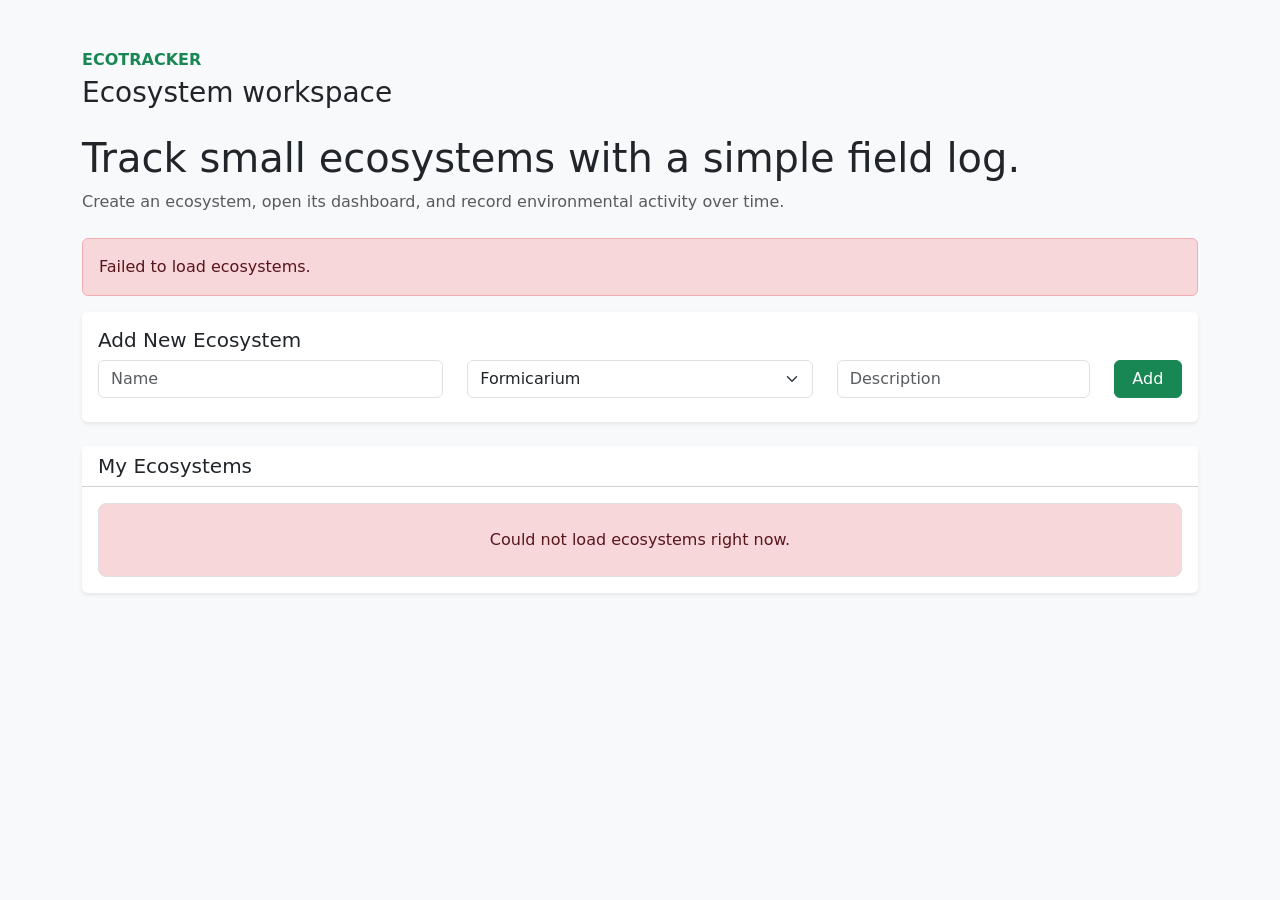
==== application/application/src/main/resources/static/index.html @ e1aabd08 "Initial commit" ====
<!DOCTYPE html>
<html lang="en">
<head>
    <meta charset="UTF-8">
    <meta name="viewport" content="width=device-width, initial-scale=1">
    <title>EcoTracker | Home</title>
    <link href="https://cdn.jsdelivr.net/npm/bootstrap@5.3.0/dist/css/bootstrap.min.css" rel="stylesheet">
</head>
<body class="bg-light">
<div class="container mt-5">
    <div class="d-flex justify-content-between align-items-center mb-4">
        <div>
            <p class="text-uppercase text-success fw-semibold mb-1">EcoTracker</p>
            <h1 class="h3 mb-0">Ecosystem workspace</h1>
        </div>
        <div id="auth-controls" class="d-none align-items-center gap-3">
            <span id="auth-user" class="text-muted small"></span>
            <a href="/profile" class="btn btn-outline-success btn-sm">My Profile</a>
            <form action="/logout" method="post" class="mb-0">
                <button type="submit" class="btn btn-outline-secondary btn-sm">Log out</button>
            </form>
        </div>
    </div>

    <div class="mb-4">
        <h1 class="mb-2">Track small ecosystems with a simple field log.</h1>
        <p class="text-muted mb-0">Create an ecosystem, open its dashboard, and record environmental activity over time.</p>
    </div>

    <div id="page-alert" class="alert d-none" role="alert"></div>

    <div class="card mb-4 shadow-sm border-0">
        <div class="card-body">
            <h5 class="card-title">Add New Ecosystem</h5>
            <form id="create-eco-form" onsubmit="submitEcosystem(event)">
                <div class="row">
                    <div class="col-md-4 mb-2">
                        <input type="text" class="form-control" id="eco-name" placeholder="Name" required>
                    </div>
                    <div class="col-md-4 mb-2">
                        <select class="form-select" id="eco-type" required>
                            <option value="FORMICARIUM">Formicarium</option>
                            <option value="FLORARIUM">Florarium</option>
                            <option value="INDOOR_PLANTS">Indoor Plants</option>
                            <option value="DIY_INCUBATOR">DIY Incubator</option>
                        </select>
                    </div>
                    <div class="col-md-3 mb-2">
                        <input type="text" class="form-control" id="eco-desc" placeholder="Description">
                    </div>
                    <div class="col-md-1 mb-2">
                        <button type="submit" class="btn btn-success w-100">Add</button>
                    </div>
                </div>
            </form>
        </div>
    </div>

    <div class="row">
        <div class="col-md-12">
            <div class="card shadow-sm border-0">
                <div class="card-header bg-white">
                    <h5 class="mb-0">My Ecosystems</h5>
                </div>
                <div class="card-body">
                    <div id="ecosystems-container" class="row">
                        <div class="text-muted">Loading ecosystems...</div>
                    </div>
                </div>
            </div>
        </div>
    </div>
</div>

<script>
    window.onload = async () => {
        await loadAuthStatus();
        await loadEcosystems();
    };

    async function loadAuthStatus() {
        try {
            const response = await fetch('/api/v1/auth/status');
            if (!response.ok) {
                return;
            }

            const status = await response.json();
            if (!status.enabled || !status.authenticated) {
                return;
            }

            const controls = document.getElementById('auth-controls');
            controls.classList.remove('d-none');
            controls.classList.add('d-flex');
            document.getElementById('auth-user').textContent = `Signed in as ${status.displayName || status.username}`;
        } catch (error) {
            console.error(error);
        }
    }

    async function loadEcosystems() {
        const container = document.getElementById('ecosystems-container');
        container.innerHTML = '<div class="text-muted">Loading ecosystems...</div>';

        try {
            const response = await fetch('/api/v1/ecosystems');
            if (!response.ok) {
                throw new Error('Failed to load ecosystems.');
            }

            const ecosystems = await response.json();
            hideAlert();

            if (ecosystems.length === 0) {
                container.innerHTML = `
                    <div class="col-12">
                        <div class="border rounded-3 p-4 text-center bg-light-subtle">
                            <h6 class="mb-2">No ecosystems yet</h6>
                            <p class="text-muted mb-0">Create your first ecosystem above to start tracking observations.</p>
                        </div>
                    </div>
                `;
                return;
            }

            container.innerHTML = ecosystems.map(eco => `
                <div class="col-md-4 mb-3">
                    <div class="card h-100 border-success shadow-sm">
                        <div class="card-body">
                            <h5 class="card-title">${escapeHtml(eco.name)}</h5>
                            <h6 class="card-subtitle mb-2 text-muted">${escapeHtml(eco.type)}</h6>
                            <p class="card-text text-muted small mb-0">${escapeHtml(eco.description || 'No description provided yet.')}</p>
                        </div>
                        <div class="card-footer bg-transparent border-top-0">
                            <a href="ecosystem.html?id=${eco.id}" class="btn btn-outline-success w-100">Open Dashboard</a>
                        </div>
                    </div>
                </div>
            `).join('');
        } catch (error) {
            container.innerHTML = `
                <div class="col-12">
                    <div class="border rounded-3 p-4 text-center bg-danger-subtle text-danger-emphasis">
                        Could not load ecosystems right now.
                    </div>
                </div>
            `;
            showAlert(error.message || 'Something went wrong while loading ecosystems.', 'danger');
        }
    }

    async function submitEcosystem(event) {
        event.preventDefault();
        const submitButton = event.submitter;
        const data = {
            name: document.getElementById('eco-name').value,
            type: document.getElementById('eco-type').value,
            description: document.getElementById('eco-desc').value
        };

        submitButton.disabled = true;

        try {
            const response = await fetch('/api/v1/ecosystems', {
                method: 'POST',
                headers: { 'Content-Type': 'application/json' },
                body: JSON.stringify(data)
            });

            if (!response.ok) {
                const error = await response.json().catch(() => null);
                throw new Error(error?.message || 'Failed to create ecosystem.');
            }

            document.getElementById('create-eco-form').reset();
            showAlert('Ecosystem created successfully.', 'success');
            await loadEcosystems();
        } catch (error) {
            showAlert(error.message || 'Failed to create ecosystem.', 'danger');
        } finally {
            submitButton.disabled = false;
        }
    }

    function showAlert(message, type) {
        const alert = document.getElementById('page-alert');
        alert.className = `alert alert-${type}`;
        alert.textContent = message;
    }

    function hideAlert() {
        const alert = document.getElementById('page-alert');
        alert.className = 'alert d-none';
        alert.textContent = '';
    }

    function escapeHtml(value) {
        return String(value)
            .replaceAll('&', '&amp;')
            .replaceAll('<', '&lt;')
            .replaceAll('>', '&gt;')
            .replaceAll('"', '&quot;')
            .replaceAll("'", '&#39;');
    }
</script>
</body>
</html>
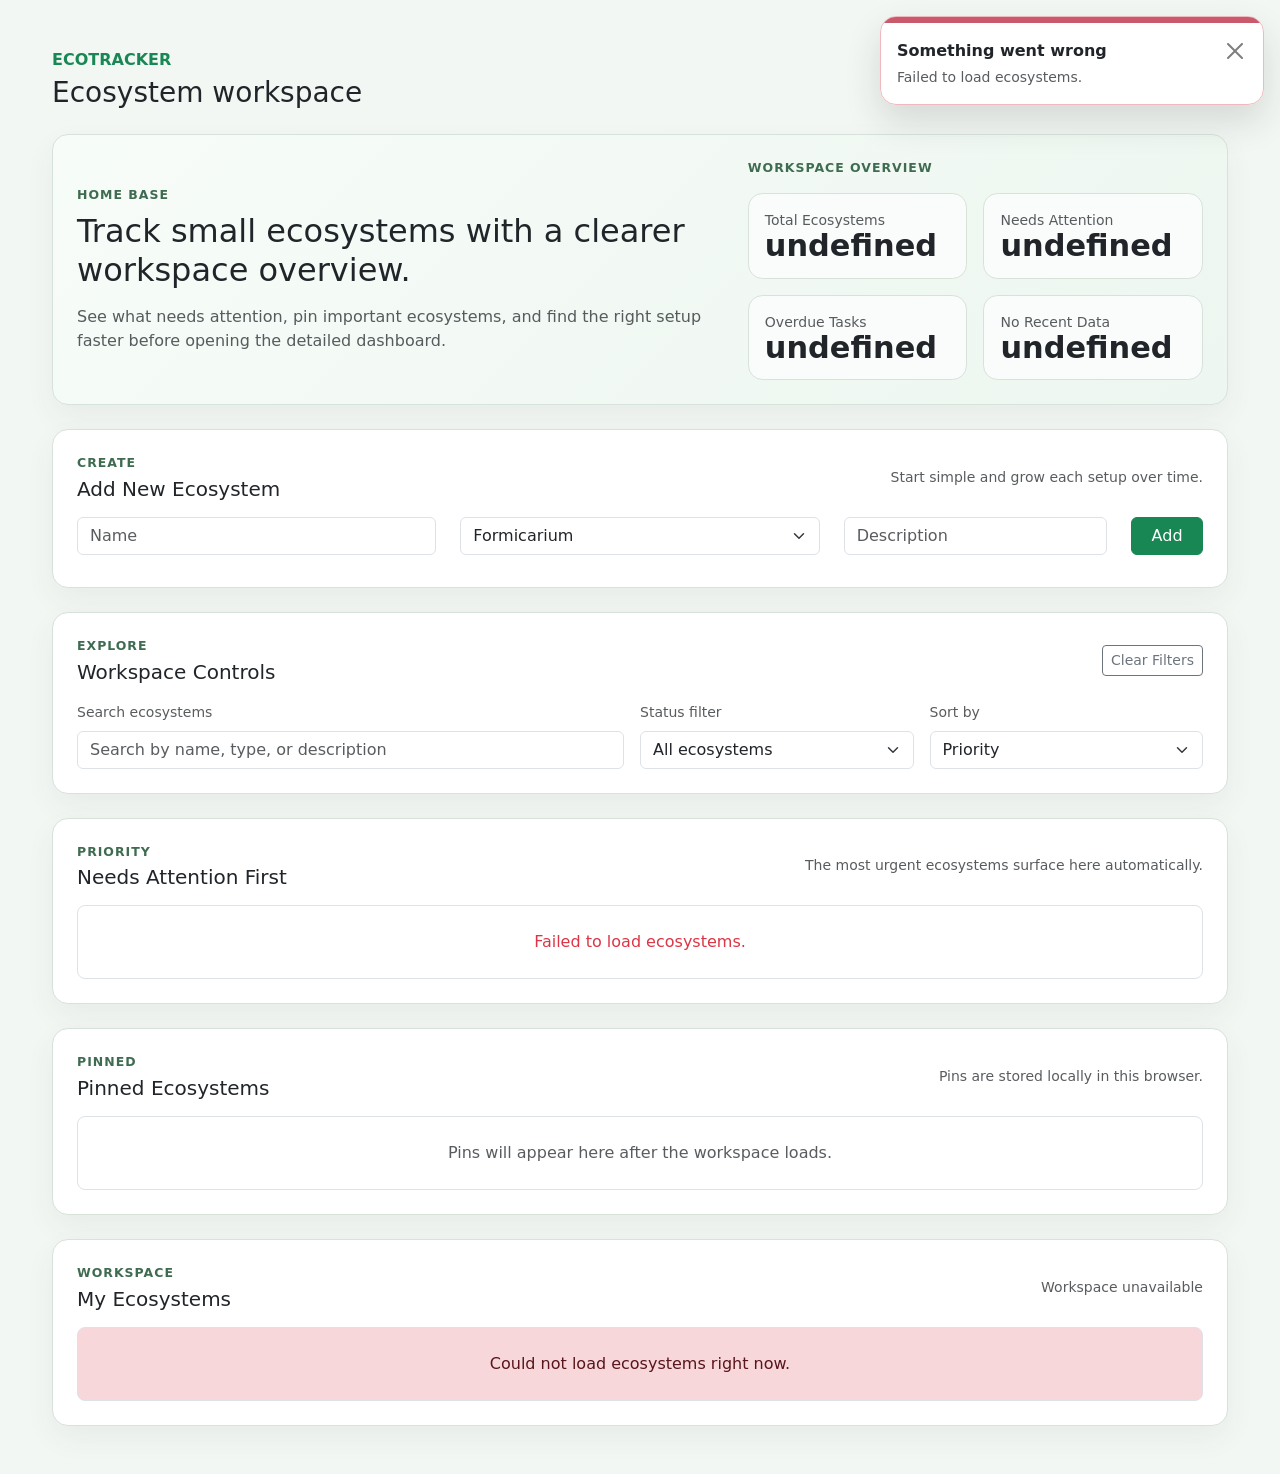
==== commit c24e1bed: "update" ====
--- a/application/application/src/main/resources/static/index.html
+++ b/application/application/src/main/resources/static/index.html
@@ -4,11 +4,53 @@
     <meta charset="UTF-8">
     <meta name="viewport" content="width=device-width, initial-scale=1">
     <title>EcoTracker | Home</title>
+    <link rel="icon" href="/favicon.svg" type="image/svg+xml">
     <link href="https://cdn.jsdelivr.net/npm/bootstrap@5.3.0/dist/css/bootstrap.min.css" rel="stylesheet">
+    <style>
+        body { background: #f3f7f4; }
+        body.modal-open { overflow: hidden; }
+        .shell { max-width: 1200px; }
+        .panel, .eco-card { border: 1px solid #d7e2da; border-radius: 1rem; background: #fff; box-shadow: 0 12px 30px rgba(34, 68, 48, 0.06); }
+        .hero { background: linear-gradient(135deg, #f7fcf8, #edf6f0); }
+        .metric { border: 1px solid #d7e2da; border-radius: .9rem; background: #f9fcfa; }
+        .metric-value { font-size: 1.9rem; line-height: 1; }
+        .section-label { font-size: .78rem; text-transform: uppercase; letter-spacing: .08em; color: #3f6c51; font-weight: 700; }
+        .toolbar-grid { display: grid; grid-template-columns: 2fr 1fr 1fr; gap: 1rem; }
+        .status-pill { display: inline-flex; border-radius: 999px; padding: .25rem .65rem; font-size: .72rem; font-weight: 700; }
+        .status-stable { background: #e5f5eb; color: #236344; }
+        .status-warning { background: #fff3d7; color: #8a6116; }
+        .status-neutral { background: #edf2ef; color: #53615c; }
+        .eco-card.pinned { border-color: #cadba1; background: #f7fbef; }
+        .mini-metrics { display: grid; grid-template-columns: repeat(2, minmax(0, 1fr)); gap: .75rem; }
+        .mini-metric { border: 1px solid #d7e2da; border-radius: .8rem; padding: .7rem .8rem; background: #f8fbf9; }
+        .mini-label { color: #65716c; font-size: .78rem; }
+        .mini-value { font-weight: 700; color: #264c37; }
+        .freshness-note { font-size: .82rem; }
+        .freshness-fresh { color: #236344; }
+        .freshness-stale { color: #8a6116; }
+        .freshness-empty { color: #65716c; }
+        .overlay { position: fixed; inset: 0; background: rgba(22, 39, 28, 0.45); display: none; align-items: center; justify-content: center; padding: 1rem; z-index: 1050; }
+        .overlay.show { display: flex; }
+        .dialog-card { width: min(100%, 560px); border: 1px solid #d7e2da; border-radius: 1rem; background: #fff; box-shadow: 0 18px 45px rgba(18, 38, 27, 0.18); }
+        .dialog-section { display: none; }
+        .dialog-section.show { display: block; }
+        .toast-stack { position: fixed; top: 1rem; right: 1rem; z-index: 1090; display: flex; flex-direction: column; gap: .75rem; width: min(24rem, calc(100vw - 2rem)); pointer-events: none; }
+        .toast-card { pointer-events: auto; border: 1px solid #d7e2da; border-radius: 1rem; background: rgba(255,255,255,.97); box-shadow: 0 16px 36px rgba(18, 38, 27, 0.14); overflow: hidden; }
+        .toast-bar { height: .35rem; }
+        .toast-success { border-color: #bfdfcb; }
+        .toast-success .toast-bar { background: #2f8b60; }
+        .toast-danger { border-color: #efb9bf; }
+        .toast-danger .toast-bar { background: #c95a6b; }
+        .toast-info { border-color: #c7d7e9; }
+        .toast-info .toast-bar { background: #537da4; }
+        .toast-warning { border-color: #efd79a; }
+        .toast-warning .toast-bar { background: #d09a2f; }
+        @media (max-width: 991.98px) { .toolbar-grid { grid-template-columns: 1fr; } }
+    </style>
 </head>
-<body class="bg-light">
-<div class="container mt-5">
-    <div class="d-flex justify-content-between align-items-center mb-4">
+<body>
+<div class="container shell py-5">
+    <div class="d-flex justify-content-between align-items-center mb-4 gap-3 flex-wrap">
         <div>
             <p class="text-uppercase text-success fw-semibold mb-1">EcoTracker</p>
             <h1 class="h3 mb-0">Ecosystem workspace</h1>
@@ -22,74 +64,229 @@
         </div>
     </div>
 
-    <div class="mb-4">
-        <h1 class="mb-2">Track small ecosystems with a simple field log.</h1>
-        <p class="text-muted mb-0">Create an ecosystem, open its dashboard, and record environmental activity over time.</p>
-    </div>
-
-    <div id="page-alert" class="alert d-none" role="alert"></div>
-
-    <div class="card mb-4 shadow-sm border-0">
-        <div class="card-body">
-            <h5 class="card-title">Add New Ecosystem</h5>
-            <form id="create-eco-form" onsubmit="submitEcosystem(event)">
-                <div class="row">
-                    <div class="col-md-4 mb-2">
-                        <input type="text" class="form-control" id="eco-name" placeholder="Name" required>
-                    </div>
-                    <div class="col-md-4 mb-2">
-                        <select class="form-select" id="eco-type" required>
-                            <option value="FORMICARIUM">Formicarium</option>
-                            <option value="FLORARIUM">Florarium</option>
-                            <option value="INDOOR_PLANTS">Indoor Plants</option>
-                            <option value="DIY_INCUBATOR">DIY Incubator</option>
+    <section class="panel hero p-4 mb-4">
+        <div class="row g-4 align-items-center">
+            <div class="col-lg-7">
+                <p class="section-label mb-2">Home Base</p>
+                <h2 class="h1 fs-2 mb-3">Track small ecosystems with a clearer workspace overview.</h2>
+                <p class="text-muted mb-0">See what needs attention, pin important ecosystems, and find the right setup faster before opening the detailed dashboard.</p>
+            </div>
+            <div class="col-lg-5">
+                <p class="section-label mb-3">Workspace Overview</p>
+                <div id="overview-metrics" class="row g-3">
+                    <div class="col-6"><div class="metric p-3"><div class="text-muted small">Total Ecosystems</div><div class="metric-value fw-semibold">--</div></div></div>
+                    <div class="col-6"><div class="metric p-3"><div class="text-muted small">Needs Attention</div><div class="metric-value fw-semibold">--</div></div></div>
+                    <div class="col-6"><div class="metric p-3"><div class="text-muted small">Overdue Tasks</div><div class="metric-value fw-semibold">--</div></div></div>
+                    <div class="col-6"><div class="metric p-3"><div class="text-muted small">No Recent Data</div><div class="metric-value fw-semibold">--</div></div></div>
+                </div>
+            </div>
+        </div>
+    </section>
+
+    <section class="panel p-4 mb-4">
+        <div class="d-flex justify-content-between align-items-center mb-3 gap-3 flex-wrap">
+            <div>
+                <p class="section-label mb-1">Create</p>
+                <h3 class="h5 mb-0">Add New Ecosystem</h3>
+            </div>
+            <div class="text-muted small">Start simple and grow each setup over time.</div>
+        </div>
+        <form id="create-eco-form" onsubmit="submitEcosystem(event)">
+            <div class="row">
+                <div class="col-md-4 mb-2"><input type="text" class="form-control" id="eco-name" placeholder="Name" required></div>
+                <div class="col-md-4 mb-2">
+                    <select class="form-select" id="eco-type" required>
+                        <option value="FORMICARIUM">Formicarium</option>
+                        <option value="FLORARIUM">Florarium</option>
+                        <option value="INDOOR_PLANTS">Indoor Plants</option>
+                        <option value="DIY_INCUBATOR">DIY Incubator</option>
+                    </select>
+                </div>
+                <div class="col-md-3 mb-2"><input type="text" class="form-control" id="eco-desc" placeholder="Description"></div>
+                <div class="col-md-1 mb-2"><button type="submit" class="btn btn-success w-100">Add</button></div>
+            </div>
+        </form>
+    </section>
+
+    <section class="panel p-4 mb-4">
+        <div class="d-flex justify-content-between align-items-center mb-3 gap-3 flex-wrap">
+            <div>
+                <p class="section-label mb-1">Explore</p>
+                <h3 class="h5 mb-0">Workspace Controls</h3>
+            </div>
+            <button type="button" class="btn btn-outline-secondary btn-sm" onclick="clearWorkspaceControls()">Clear Filters</button>
+        </div>
+        <div class="toolbar-grid">
+            <div>
+                <label class="form-label small text-muted" for="search-input">Search ecosystems</label>
+                <input id="search-input" type="search" class="form-control" placeholder="Search by name, type, or description" oninput="scheduleWorkspaceReload()">
+            </div>
+            <div>
+                <label class="form-label small text-muted" for="status-filter">Status filter</label>
+                <select id="status-filter" class="form-select" onchange="loadWorkspace()">
+                    <option value="ALL">All ecosystems</option>
+                    <option value="NEEDS_ATTENTION">Needs Attention</option>
+                    <option value="STABLE">Stable</option>
+                    <option value="NO_RECENT_DATA">No Recent Data</option>
+                    <option value="OVERDUE">Has Overdue Tasks</option>
+                </select>
+            </div>
+            <div>
+                <label class="form-label small text-muted" for="sort-select">Sort by</label>
+                <select id="sort-select" class="form-select" onchange="loadWorkspace()">
+                    <option value="PRIORITY">Priority</option>
+                    <option value="LAST_ACTIVITY">Last Activity</option>
+                    <option value="NAME">Name</option>
+                    <option value="NEWEST">Newest</option>
+                </select>
+            </div>
+        </div>
+    </section>
+
+    <section class="panel p-4 mb-4">
+        <div class="d-flex justify-content-between align-items-center mb-3 gap-3 flex-wrap">
+            <div>
+                <p class="section-label mb-1">Priority</p>
+                <h3 class="h5 mb-0">Needs Attention First</h3>
+            </div>
+            <div class="text-muted small">The most urgent ecosystems surface here automatically.</div>
+        </div>
+        <div id="priority-container" class="row g-3">
+            <div class="col-12"><div class="border rounded-3 p-4 text-center text-muted">Loading priority ecosystems...</div></div>
+        </div>
+    </section>
+
+    <section class="panel p-4 mb-4">
+        <div class="d-flex justify-content-between align-items-center mb-3 gap-3 flex-wrap">
+            <div>
+                <p class="section-label mb-1">Pinned</p>
+                <h3 class="h5 mb-0">Pinned Ecosystems</h3>
+            </div>
+            <div class="text-muted small">Pins are stored locally in this browser.</div>
+        </div>
+        <div id="pinned-container" class="row g-3">
+            <div class="col-12"><div class="border rounded-3 p-4 text-center text-muted">No pinned ecosystems yet.</div></div>
+        </div>
+    </section>
+
+    <section class="panel p-4">
+        <div class="d-flex justify-content-between align-items-center mb-3 gap-3 flex-wrap">
+            <div>
+                <p class="section-label mb-1">Workspace</p>
+                <h3 class="h5 mb-0">My Ecosystems</h3>
+            </div>
+            <div id="workspace-results" class="text-muted small">Loading ecosystems...</div>
+        </div>
+        <div id="ecosystems-container" class="row g-3">
+            <div class="col-12"><div class="border rounded-3 p-4 text-center text-muted">Loading ecosystems...</div></div>
+        </div>
+        <div id="workspace-pagination" class="d-flex justify-content-center mt-4 d-none">
+            <button id="load-more-button" type="button" class="btn btn-outline-success" onclick="loadMoreWorkspaceCards()">Load More</button>
+        </div>
+    </section>
+</div>
+
+<div id="toast-stack" class="toast-stack" aria-live="polite" aria-atomic="true"></div>
+
+<div id="quick-action-overlay" class="overlay" onclick="handleOverlayClick(event)">
+    <div class="dialog-card" role="dialog" aria-modal="true" aria-labelledby="quick-action-title">
+        <div class="p-4 border-bottom">
+            <div class="d-flex justify-content-between align-items-start gap-3">
+                <div>
+                    <p class="section-label mb-1">Quick Action</p>
+                    <h3 id="quick-action-title" class="h5 mb-1">Update ecosystem</h3>
+                    <div id="quick-action-subtitle" class="text-muted small">Create a quick log or task without leaving the workspace.</div>
+                </div>
+                <button type="button" class="btn-close" aria-label="Close" onclick="closeQuickActionModal()"></button>
+            </div>
+        </div>
+        <div class="p-4">
+            <div id="quick-action-error" class="alert alert-danger d-none py-2" role="alert"></div>
+
+            <form id="quick-log-form" class="dialog-section" onsubmit="submitQuickLog(event)">
+                <div class="row g-3">
+                    <div class="col-md-4">
+                        <label class="form-label small text-muted" for="quick-log-event">Event type</label>
+                        <select id="quick-log-event" class="form-select" required>
+                            <option value="OBSERVATION">Observation</option>
+                            <option value="WATERING">Watering</option>
+                            <option value="FEEDING">Feeding</option>
                         </select>
                     </div>
-                    <div class="col-md-3 mb-2">
-                        <input type="text" class="form-control" id="eco-desc" placeholder="Description">
-                    </div>
-                    <div class="col-md-1 mb-2">
-                        <button type="submit" class="btn btn-success w-100">Add</button>
+                    <div class="col-md-4">
+                        <label class="form-label small text-muted" for="quick-log-temp">Temperature C</label>
+                        <input id="quick-log-temp" type="number" step="0.1" class="form-control" placeholder="Optional">
+                    </div>
+                    <div class="col-md-4">
+                        <label class="form-label small text-muted" for="quick-log-humidity">Humidity %</label>
+                        <input id="quick-log-humidity" type="number" step="1" min="0" max="100" class="form-control" placeholder="Optional">
+                    </div>
+                    <div class="col-12">
+                        <label class="form-label small text-muted" for="quick-log-notes">Notes</label>
+                        <textarea id="quick-log-notes" class="form-control" rows="3" placeholder="What changed or what did you observe?"></textarea>
+                    </div>
+                    <div class="col-12 d-flex justify-content-end gap-2">
+                        <button type="button" class="btn btn-outline-secondary" onclick="closeQuickActionModal()">Cancel</button>
+                        <button type="submit" class="btn btn-success">Save Log</button>
                     </div>
                 </div>
             </form>
-        </div>
-    </div>
-
-    <div class="row">
-        <div class="col-md-12">
-            <div class="card shadow-sm border-0">
-                <div class="card-header bg-white">
-                    <h5 class="mb-0">My Ecosystems</h5>
+
+            <form id="quick-task-form" class="dialog-section" onsubmit="submitQuickTask(event)">
+                <div class="row g-3">
+                    <div class="col-12">
+                        <label class="form-label small text-muted" for="quick-task-title">Task title</label>
+                        <input id="quick-task-title" type="text" class="form-control" maxlength="120" placeholder="Inspect moisture balance" required>
+                    </div>
+                    <div class="col-md-6">
+                        <label class="form-label small text-muted" for="quick-task-type">Task type</label>
+                        <select id="quick-task-type" class="form-select" required>
+                            <option value="WATERING">Watering</option>
+                            <option value="FEEDING">Feeding</option>
+                            <option value="CLEANING">Cleaning</option>
+                            <option value="INSPECTION">Inspection</option>
+                        </select>
+                    </div>
+                    <div class="col-md-6">
+                        <label class="form-label small text-muted" for="quick-task-due-date">Due date</label>
+                        <input id="quick-task-due-date" type="date" class="form-control">
+                    </div>
+                    <div class="col-12 d-flex justify-content-end gap-2">
+                        <button type="button" class="btn btn-outline-secondary" onclick="closeQuickActionModal()">Cancel</button>
+                        <button type="submit" class="btn btn-success">Create Task</button>
+                    </div>
                 </div>
-                <div class="card-body">
-                    <div id="ecosystems-container" class="row">
-                        <div class="text-muted">Loading ecosystems...</div>
-                    </div>
-                </div>
-            </div>
+            </form>
         </div>
     </div>
 </div>
 
 <script>
+    const PIN_STORAGE_KEY = 'ecoTracker.pinnedEcosystems';
+    let ecosystemCards = [];
+    let toastCounter = 0;
+    let workspaceReloadTimer = null;
+    let currentWorkspacePage = 0;
+    let totalWorkspaceCards = 0;
+    let workspaceHasNext = false;
+    const workspacePageSize = 9;
+    let quickActionState = {
+        ecosystemId: null,
+        ecosystemName: '',
+        mode: null
+    };
+
     window.onload = async () => {
         await loadAuthStatus();
-        await loadEcosystems();
+        await loadWorkspace();
     };
 
     async function loadAuthStatus() {
         try {
             const response = await fetch('/api/v1/auth/status');
-            if (!response.ok) {
-                return;
-            }
-
+            if (!response.ok) return;
             const status = await response.json();
-            if (!status.enabled || !status.authenticated) {
-                return;
-            }
-
+            if (!status.enabled || !status.authenticated) return;
             const controls = document.getElementById('auth-controls');
             controls.classList.remove('d-none');
             controls.classList.add('d-flex');
@@ -99,55 +296,470 @@
         }
     }
 
-    async function loadEcosystems() {
-        const container = document.getElementById('ecosystems-container');
-        container.innerHTML = '<div class="text-muted">Loading ecosystems...</div>';
+    async function loadWorkspace() {
+        setLoadingState();
+        currentWorkspacePage = 0;
 
         try {
-            const response = await fetch('/api/v1/ecosystems');
-            if (!response.ok) {
-                throw new Error('Failed to load ecosystems.');
-            }
-
-            const ecosystems = await response.json();
-            hideAlert();
-
-            if (ecosystems.length === 0) {
-                container.innerHTML = `
-                    <div class="col-12">
-                        <div class="border rounded-3 p-4 text-center bg-light-subtle">
-                            <h6 class="mb-2">No ecosystems yet</h6>
-                            <p class="text-muted mb-0">Create your first ecosystem above to start tracking observations.</p>
-                        </div>
-                    </div>
-                `;
+            const cardsParams = buildWorkspaceQueryParams({ page: 0, size: workspacePageSize });
+            const overviewParams = buildWorkspaceQueryParams();
+            const [cardsResponse, overviewResponse] = await Promise.all([
+                fetch(`/api/v1/ecosystems/cards${cardsParams}`),
+                fetch(`/api/v1/ecosystems/overview${overviewParams}`)
+            ]);
+            if (!cardsResponse.ok || !overviewResponse.ok) throw new Error('Failed to load ecosystems.');
+
+            const cardPage = await cardsResponse.json();
+            const overview = await overviewResponse.json();
+            clearToasts();
+            totalWorkspaceCards = cardPage.totalElements ?? 0;
+            workspaceHasNext = Boolean(cardPage.hasNext);
+
+            if ((cardPage.items || []).length === 0) {
+                ecosystemCards = [];
+                renderOverview(overview);
+                renderPriority([]);
+                renderPinned([]);
+                renderEcosystems([], totalWorkspaceCards);
+                renderWorkspacePagination();
                 return;
             }
 
-            container.innerHTML = ecosystems.map(eco => `
-                <div class="col-md-4 mb-3">
-                    <div class="card h-100 border-success shadow-sm">
-                        <div class="card-body">
-                            <h5 class="card-title">${escapeHtml(eco.name)}</h5>
-                            <h6 class="card-subtitle mb-2 text-muted">${escapeHtml(eco.type)}</h6>
-                            <p class="card-text text-muted small mb-0">${escapeHtml(eco.description || 'No description provided yet.')}</p>
+            ecosystemCards = (cardPage.items || []).map((ecosystem) => ({
+                ...ecosystem,
+                summaryStatus: ecosystem.status || 'NO_RECENT_DATA',
+                lastRecordedAt: ecosystem.lastRecordedAt || null,
+                logsLast7Days: ecosystem.logsLast7Days ?? 0,
+                openTasks: ecosystem.openTasks ?? 0,
+                overdueTasks: ecosystem.overdueTasks ?? 0
+            }));
+
+            renderOverview(overview);
+            renderPriority(ecosystemCards.filter((card) => card.summaryStatus === 'NEEDS_ATTENTION' || card.overdueTasks > 0).slice(0, 4));
+            renderPinned(ecosystemCards.filter((card) => isPinned(card.id)));
+            renderEcosystems(ecosystemCards, totalWorkspaceCards);
+            renderWorkspacePagination();
+        } catch (error) {
+            ecosystemCards = [];
+            totalWorkspaceCards = 0;
+            workspaceHasNext = false;
+            renderOverview([]);
+            renderPriority([]);
+            renderPinned([]);
+            renderWorkspaceError(error.message || 'Something went wrong while loading ecosystems.');
+            renderWorkspacePagination();
+            showToast(error.message || 'Something went wrong while loading ecosystems.', 'danger');
+        }
+    }
+
+    async function loadMoreWorkspaceCards() {
+        if (!workspaceHasNext) {
+            return;
+        }
+
+        const nextPage = currentWorkspacePage + 1;
+        const button = document.getElementById('load-more-button');
+        button.disabled = true;
+        button.textContent = 'Loading...';
+
+        try {
+            const params = buildWorkspaceQueryParams({ page: nextPage, size: workspacePageSize });
+            const response = await fetch(`/api/v1/ecosystems/cards${params}`);
+            if (!response.ok) {
+                throw new Error('Failed to load more ecosystems.');
+            }
+
+            const cardPage = await response.json();
+            const nextCards = (cardPage.items || []).map((ecosystem) => ({
+                ...ecosystem,
+                summaryStatus: ecosystem.status || 'NO_RECENT_DATA',
+                lastRecordedAt: ecosystem.lastRecordedAt || null,
+                logsLast7Days: ecosystem.logsLast7Days ?? 0,
+                openTasks: ecosystem.openTasks ?? 0,
+                overdueTasks: ecosystem.overdueTasks ?? 0
+            }));
+
+            currentWorkspacePage = cardPage.page ?? nextPage;
+            totalWorkspaceCards = cardPage.totalElements ?? totalWorkspaceCards;
+            workspaceHasNext = Boolean(cardPage.hasNext);
+            ecosystemCards = [...ecosystemCards, ...nextCards];
+
+            renderPriority(ecosystemCards.filter((card) => card.summaryStatus === 'NEEDS_ATTENTION' || card.overdueTasks > 0).slice(0, 4));
+            renderPinned(ecosystemCards.filter((card) => isPinned(card.id)));
+            renderEcosystems(ecosystemCards, totalWorkspaceCards);
+            renderWorkspacePagination();
+        } catch (error) {
+            showToast(error.message || 'Failed to load more ecosystems.', 'danger');
+            renderWorkspacePagination();
+        }
+    }
+
+    function buildWorkspaceQueryParams(options = {}) {
+        const params = new URLSearchParams();
+        const search = document.getElementById('search-input').value.trim();
+        const status = document.getElementById('status-filter').value;
+        const sort = document.getElementById('sort-select').value;
+
+        if (search) {
+            params.set('search', search);
+        }
+
+        if (status && status !== 'ALL') {
+            params.set('status', status);
+        }
+
+        if (sort) {
+            params.set('sort', sort);
+        }
+
+        if (options.page !== undefined) {
+            params.set('page', String(options.page));
+        }
+
+        if (options.size !== undefined) {
+            params.set('size', String(options.size));
+        }
+
+        const query = params.toString();
+        return query ? `?${query}` : '';
+    }
+
+    function scheduleWorkspaceReload() {
+        window.clearTimeout(workspaceReloadTimer);
+        workspaceReloadTimer = window.setTimeout(() => {
+            loadWorkspace();
+        }, 220);
+    }
+
+    function renderOverview(overview) {
+        const safeOverview = overview || {
+            totalEcosystems: 0,
+            needsAttention: 0,
+            stable: 0,
+            noRecentData: 0,
+            openTasks: 0,
+            overdueTasks: 0
+        };
+        document.getElementById('overview-metrics').innerHTML = [
+            metricCard('Total Ecosystems', safeOverview.totalEcosystems),
+            metricCard('Needs Attention', safeOverview.needsAttention),
+            metricCard('Overdue Tasks', safeOverview.overdueTasks),
+            metricCard('No Recent Data', safeOverview.noRecentData)
+        ].join('');
+    }
+
+    function metricCard(label, value) {
+        return `<div class="col-6"><div class="metric p-3"><div class="text-muted small">${escapeHtml(label)}</div><div class="metric-value fw-semibold">${escapeHtml(String(value))}</div></div></div>`;
+    }
+
+    function renderPriority(cards) {
+        const container = document.getElementById('priority-container');
+        if (cards.length === 0) {
+            container.innerHTML = '<div class="col-12"><div class="border rounded-3 p-4 text-center text-muted">Nothing urgent right now. Your workspace looks calm.</div></div>';
+            return;
+        }
+        container.innerHTML = cards.map((card) => renderCard(card, true)).join('');
+    }
+
+    function renderPinned(cards) {
+        const container = document.getElementById('pinned-container');
+        if (cards.length === 0) {
+            container.innerHTML = '<div class="col-12"><div class="border rounded-3 p-4 text-center text-muted">No pinned ecosystems yet.</div></div>';
+            return;
+        }
+        container.innerHTML = cards.map((card) => renderCard(card, false)).join('');
+    }
+
+    function renderEcosystems(cards, totalElements) {
+        const container = document.getElementById('ecosystems-container');
+        const results = document.getElementById('workspace-results');
+        const orderedCards = orderCardsForDisplay(cards);
+        const safeTotal = Number.isFinite(totalElements) ? totalElements : cards.length;
+
+        if (safeTotal === 0 && !hasActiveWorkspaceFilters()) {
+            container.innerHTML = '<div class="col-12"><div class="border rounded-3 p-4 text-center"><h6 class="mb-2">No ecosystems yet</h6><p class="text-muted mb-0">Create your first ecosystem above to start tracking observations.</p></div></div>';
+            results.textContent = '0 ecosystems';
+            return;
+        }
+
+        if (cards.length === 0) {
+            container.innerHTML = '<div class="col-12"><div class="border rounded-3 p-4 text-center"><h6 class="mb-2">No ecosystems match these filters</h6><p class="text-muted mb-0">Try a different search or clear the current filters.</p></div></div>';
+            results.textContent = '0 matching ecosystems';
+            return;
+        }
+
+        container.innerHTML = orderedCards.map((card) => renderCard(card, false)).join('');
+        results.textContent = orderedCards.length >= safeTotal
+            ? `${safeTotal} ecosystem${safeTotal === 1 ? '' : 's'} visible`
+            : `Showing ${orderedCards.length} of ${safeTotal} ecosystems`;
+    }
+
+    function renderWorkspacePagination() {
+        const pagination = document.getElementById('workspace-pagination');
+        const button = document.getElementById('load-more-button');
+
+        if (!workspaceHasNext || ecosystemCards.length === 0) {
+            pagination.classList.add('d-none');
+            button.disabled = false;
+            button.textContent = 'Load More';
+            return;
+        }
+
+        pagination.classList.remove('d-none');
+        button.disabled = false;
+        button.textContent = `Load More (${ecosystemCards.length}/${totalWorkspaceCards})`;
+    }
+
+    function hasActiveWorkspaceFilters() {
+        return Boolean(document.getElementById('search-input').value.trim())
+            || document.getElementById('status-filter').value !== 'ALL'
+            || document.getElementById('sort-select').value !== 'PRIORITY';
+    }
+
+    function renderCard(card, compact) {
+        return `
+            <div class="${compact ? 'col-lg-6' : 'col-md-6 col-xl-4'}">
+                <div class="eco-card p-3 p-lg-4 ${isPinned(card.id) ? 'pinned' : ''}">
+                    <div class="d-flex justify-content-between align-items-start gap-3 mb-3">
+                        <div>
+                            <div class="d-flex align-items-center gap-2 flex-wrap mb-2">
+                                ${statusBadge(card.summaryStatus)}
+                                ${isPinned(card.id) ? '<span class="badge text-bg-light border">Pinned</span>' : ''}
+                            </div>
+                            <h4 class="h5 mb-1">${escapeHtml(card.name)}</h4>
+                            <div class="text-muted small">${escapeHtml(typeLabel(card.type))}</div>
                         </div>
-                        <div class="card-footer bg-transparent border-top-0">
-                            <a href="ecosystem.html?id=${eco.id}" class="btn btn-outline-success w-100">Open Dashboard</a>
-                        </div>
+                        <button type="button" class="btn btn-sm ${isPinned(card.id) ? 'btn-success' : 'btn-outline-secondary'}" onclick="togglePin('${card.id}')">${isPinned(card.id) ? 'Unpin' : 'Pin'}</button>
+                    </div>
+                    <p class="text-muted small mb-3">${escapeHtml(card.description || 'No description provided yet.')}</p>
+                    <div class="freshness-note mb-3 ${freshnessClass(card.lastRecordedAt)}">${escapeHtml(freshnessLabel(card.lastRecordedAt))}</div>
+                    <div class="mini-metrics mb-3">
+                        <div class="mini-metric"><div class="mini-label">Last activity</div><div class="mini-value">${escapeHtml(formatDate(card.lastRecordedAt))}</div></div>
+                        <div class="mini-metric"><div class="mini-label">Logs last 7 days</div><div class="mini-value">${escapeHtml(String(card.logsLast7Days))}</div></div>
+                        <div class="mini-metric"><div class="mini-label">Open tasks</div><div class="mini-value">${escapeHtml(String(card.openTasks))}</div></div>
+                        <div class="mini-metric"><div class="mini-label">Overdue tasks</div><div class="mini-value">${escapeHtml(String(card.overdueTasks))}</div></div>
+                    </div>
+                    <div class="d-flex gap-2 flex-wrap">
+                        <a href="ecosystem.html?id=${card.id}" class="btn btn-outline-success flex-grow-1">Open Dashboard</a>
+                        <button type="button" class="btn btn-outline-secondary" onclick="openQuickActionModal('${card.id}', 'log')">Quick Log</button>
+                        <button type="button" class="btn btn-outline-secondary" onclick="openQuickActionModal('${card.id}', 'task')">Quick Task</button>
                     </div>
                 </div>
-            `).join('');
+            </div>
+        `;
+    }
+
+    function orderCardsForDisplay(cards) {
+        return [...cards].sort((left, right) => Number(isPinned(right.id)) - Number(isPinned(left.id)));
+    }
+
+    function statusBadge(status) {
+        if (status === 'STABLE') return '<span class="status-pill status-stable">Stable</span>';
+        if (status === 'NEEDS_ATTENTION') return '<span class="status-pill status-warning">Needs Attention</span>';
+        return '<span class="status-pill status-neutral">No Recent Data</span>';
+    }
+
+    function typeLabel(type) {
+        const labels = {
+            FORMICARIUM: 'Formicarium',
+            FLORARIUM: 'Florarium',
+            INDOOR_PLANTS: 'Indoor Plants',
+            DIY_INCUBATOR: 'DIY Incubator'
+        };
+        return labels[type] || type;
+    }
+
+    function formatDate(value) {
+        if (!value) return 'No logs yet';
+        return new Date(value).toLocaleString([], { year: 'numeric', month: 'short', day: 'numeric', hour: '2-digit', minute: '2-digit' });
+    }
+
+    function openQuickActionModal(ecosystemId, mode) {
+        const ecosystem = ecosystemCards.find((card) => card.id === ecosystemId);
+        if (!ecosystem) {
+            showToast('Could not find the selected ecosystem.', 'danger');
+            return;
+        }
+
+        quickActionState = {
+            ecosystemId,
+            ecosystemName: ecosystem.name,
+            mode
+        };
+
+        clearQuickActionError();
+        document.getElementById('quick-log-form').reset();
+        document.getElementById('quick-task-form').reset();
+        document.getElementById('quick-action-title').textContent = mode === 'log' ? 'Add quick log' : 'Create quick task';
+        document.getElementById('quick-action-subtitle').textContent = `${ecosystem.name}: ${mode === 'log' ? 'capture a fresh observation' : 'add a maintenance task'} without leaving the workspace.`;
+        document.getElementById('quick-log-form').classList.toggle('show', mode === 'log');
+        document.getElementById('quick-task-form').classList.toggle('show', mode === 'task');
+        document.getElementById('quick-action-overlay').classList.add('show');
+        document.body.classList.add('modal-open');
+    }
+
+    function closeQuickActionModal() {
+        document.getElementById('quick-action-overlay').classList.remove('show');
+        document.body.classList.remove('modal-open');
+        clearQuickActionError();
+        quickActionState = {
+            ecosystemId: null,
+            ecosystemName: '',
+            mode: null
+        };
+    }
+
+    function handleOverlayClick(event) {
+        if (event.target.id === 'quick-action-overlay') {
+            closeQuickActionModal();
+        }
+    }
+
+    async function submitQuickLog(event) {
+        event.preventDefault();
+        if (!quickActionState.ecosystemId) return;
+
+        const submitButton = event.submitter;
+        submitButton.disabled = true;
+        clearQuickActionError();
+        const ecosystemName = quickActionState.ecosystemName;
+
+        const payload = {
+            eventType: document.getElementById('quick-log-event').value,
+            temperatureC: parseNullableNumber(document.getElementById('quick-log-temp').value),
+            humidityPercent: parseNullableInteger(document.getElementById('quick-log-humidity').value),
+            notes: document.getElementById('quick-log-notes').value.trim() || null
+        };
+
+        try {
+            const response = await fetch(`/api/v1/ecosystems/${quickActionState.ecosystemId}/logs`, {
+                method: 'POST',
+                headers: { 'Content-Type': 'application/json' },
+                body: JSON.stringify(payload)
+            });
+
+            if (!response.ok) {
+                const error = await response.json().catch(() => null);
+                throw new Error(resolveApiErrorMessage(error, 'Failed to create quick log.'));
+            }
+
+            closeQuickActionModal();
+            showToast(`Quick log saved for ${ecosystemName}.`, 'success');
+            await loadWorkspace();
         } catch (error) {
-            container.innerHTML = `
-                <div class="col-12">
-                    <div class="border rounded-3 p-4 text-center bg-danger-subtle text-danger-emphasis">
-                        Could not load ecosystems right now.
-                    </div>
-                </div>
-            `;
-            showAlert(error.message || 'Something went wrong while loading ecosystems.', 'danger');
-        }
+            showQuickActionError(error.message || 'Failed to create quick log.');
+        } finally {
+            submitButton.disabled = false;
+        }
+    }
+
+    async function submitQuickTask(event) {
+        event.preventDefault();
+        if (!quickActionState.ecosystemId) return;
+
+        const submitButton = event.submitter;
+        submitButton.disabled = true;
+        clearQuickActionError();
+        const ecosystemName = quickActionState.ecosystemName;
+
+        const title = document.getElementById('quick-task-title').value.trim();
+        if (!title) {
+            showQuickActionError('Task title is required.');
+            submitButton.disabled = false;
+            return;
+        }
+
+        const payload = {
+            title,
+            taskType: document.getElementById('quick-task-type').value,
+            dueDate: document.getElementById('quick-task-due-date').value || null
+        };
+
+        try {
+            const response = await fetch(`/api/v1/ecosystems/${quickActionState.ecosystemId}/tasks`, {
+                method: 'POST',
+                headers: { 'Content-Type': 'application/json' },
+                body: JSON.stringify(payload)
+            });
+
+            if (!response.ok) {
+                const error = await response.json().catch(() => null);
+                throw new Error(resolveApiErrorMessage(error, 'Failed to create quick task.'));
+            }
+
+            closeQuickActionModal();
+            showToast(`Quick task created for ${ecosystemName}.`, 'success');
+            await loadWorkspace();
+        } catch (error) {
+            showQuickActionError(error.message || 'Failed to create quick task.');
+        } finally {
+            submitButton.disabled = false;
+        }
+    }
+
+    function showQuickActionError(message) {
+        const error = document.getElementById('quick-action-error');
+        error.textContent = message;
+        error.classList.remove('d-none');
+    }
+
+    function clearQuickActionError() {
+        const error = document.getElementById('quick-action-error');
+        error.textContent = '';
+        error.classList.add('d-none');
+    }
+
+    function togglePin(ecosystemId) {
+        const ids = getPinnedIds();
+        if (ids.includes(ecosystemId)) {
+            savePinnedIds(ids.filter((id) => id !== ecosystemId));
+        } else {
+            ids.push(ecosystemId);
+            savePinnedIds(ids);
+        }
+        renderPinned(ecosystemCards.filter((card) => isPinned(card.id)));
+        renderPriority(ecosystemCards.filter((card) => card.summaryStatus === 'NEEDS_ATTENTION' || card.overdueTasks > 0).slice(0, 4));
+        renderEcosystems(ecosystemCards);
+    }
+
+    function clearWorkspaceControls() {
+        document.getElementById('search-input').value = '';
+        document.getElementById('status-filter').value = 'ALL';
+        document.getElementById('sort-select').value = 'PRIORITY';
+        loadWorkspace();
+    }
+
+    function getPinnedIds() {
+        try {
+            const value = localStorage.getItem(PIN_STORAGE_KEY);
+            const parsed = value ? JSON.parse(value) : [];
+            return Array.isArray(parsed) ? parsed : [];
+        } catch (error) {
+            console.error(error);
+            return [];
+        }
+    }
+
+    function savePinnedIds(ids) {
+        localStorage.setItem(PIN_STORAGE_KEY, JSON.stringify(ids));
+    }
+
+    function isPinned(ecosystemId) {
+        return getPinnedIds().includes(ecosystemId);
+    }
+
+    function setLoadingState() {
+        document.getElementById('workspace-results').textContent = 'Loading ecosystems...';
+        document.getElementById('workspace-pagination').classList.add('d-none');
+        document.getElementById('ecosystems-container').innerHTML = '<div class="col-12"><div class="border rounded-3 p-4 text-center text-muted">Loading ecosystems...</div></div>';
+    }
+
+    function renderWorkspaceError(message) {
+        const block = `<div class="col-12"><div class="border rounded-3 p-4 text-center text-danger">${escapeHtml(message)}</div></div>`;
+        document.getElementById('priority-container').innerHTML = block;
+        document.getElementById('pinned-container').innerHTML = '<div class="col-12"><div class="border rounded-3 p-4 text-center text-muted">Pins will appear here after the workspace loads.</div></div>';
+        document.getElementById('ecosystems-container').innerHTML = '<div class="col-12"><div class="border rounded-3 p-4 text-center text-danger-emphasis bg-danger-subtle">Could not load ecosystems right now.</div></div>';
+        document.getElementById('workspace-results').textContent = 'Workspace unavailable';
     }
 
     async function submitEcosystem(event) {
@@ -160,7 +772,6 @@
         };
 
         submitButton.disabled = true;
-
         try {
             const response = await fetch('/api/v1/ecosystems', {
                 method: 'POST',
@@ -174,25 +785,62 @@
             }
 
             document.getElementById('create-eco-form').reset();
-            showAlert('Ecosystem created successfully.', 'success');
-            await loadEcosystems();
+            showToast('Ecosystem created successfully.', 'success');
+            await loadWorkspace();
         } catch (error) {
-            showAlert(error.message || 'Failed to create ecosystem.', 'danger');
+            showToast(error.message || 'Failed to create ecosystem.', 'danger');
         } finally {
             submitButton.disabled = false;
         }
     }
 
-    function showAlert(message, type) {
-        const alert = document.getElementById('page-alert');
-        alert.className = `alert alert-${type}`;
-        alert.textContent = message;
-    }
-
-    function hideAlert() {
-        const alert = document.getElementById('page-alert');
-        alert.className = 'alert d-none';
-        alert.textContent = '';
+    function showToast(message, type) {
+        const variant = normalizeToastType(type);
+        const toastId = `toast-${++toastCounter}`;
+        const toast = document.createElement('div');
+        toast.id = toastId;
+        toast.className = `toast-card toast-${variant}`;
+        toast.innerHTML = `
+            <div class="toast-bar"></div>
+            <div class="p-3">
+                <div class="d-flex justify-content-between align-items-start gap-3">
+                    <div>
+                        <div class="fw-semibold">${escapeHtml(toastTitle(variant))}</div>
+                        <div class="small text-muted mt-1">${escapeHtml(message)}</div>
+                    </div>
+                    <button type="button" class="btn-close btn-close-sm" aria-label="Close" onclick="dismissToast('${toastId}')"></button>
+                </div>
+            </div>
+        `;
+
+        document.getElementById('toast-stack').appendChild(toast);
+
+        if (variant !== 'danger') {
+            window.setTimeout(() => dismissToast(toastId), 3200);
+        }
+    }
+
+    function dismissToast(toastId) {
+        const toast = document.getElementById(toastId);
+        if (toast) {
+            toast.remove();
+        }
+    }
+
+    function clearToasts() {
+        document.getElementById('toast-stack').innerHTML = '';
+    }
+
+    function normalizeToastType(type) {
+        if (type === 'success' || type === 'danger' || type === 'warning') return type;
+        return 'info';
+    }
+
+    function toastTitle(type) {
+        if (type === 'success') return 'Saved';
+        if (type === 'danger') return 'Something went wrong';
+        if (type === 'warning') return 'Heads up';
+        return 'Update';
     }
 
     function escapeHtml(value) {
@@ -203,6 +851,50 @@
             .replaceAll('"', '&quot;')
             .replaceAll("'", '&#39;');
     }
+
+    function parseNullableNumber(value) {
+        const trimmed = value.trim();
+        return trimmed ? Number(trimmed) : null;
+    }
+
+    function parseNullableInteger(value) {
+        const trimmed = value.trim();
+        return trimmed ? Number.parseInt(trimmed, 10) : null;
+    }
+
+    function resolveApiErrorMessage(error, fallbackMessage) {
+        if (!error) return fallbackMessage;
+        if (error.validationErrors) {
+            const firstValidationMessage = Object.values(error.validationErrors)[0];
+            if (firstValidationMessage) return String(firstValidationMessage);
+        }
+        return error.message || fallbackMessage;
+    }
+
+    function freshnessLabel(lastRecordedAt) {
+        if (!lastRecordedAt) return 'No observations recorded yet';
+        const ageDays = daysSince(lastRecordedAt);
+        if (ageDays >= 7) return `Stale activity: last updated ${ageDays} day${ageDays === 1 ? '' : 's'} ago`;
+        return `Fresh activity: updated ${ageDays === 0 ? 'today' : `${ageDays} day${ageDays === 1 ? '' : 's'} ago`}`;
+    }
+
+    function freshnessClass(lastRecordedAt) {
+        if (!lastRecordedAt) return 'freshness-empty';
+        return daysSince(lastRecordedAt) >= 7 ? 'freshness-stale' : 'freshness-fresh';
+    }
+
+    function daysSince(value) {
+        const now = new Date();
+        const date = new Date(value);
+        const diffMs = now.getTime() - date.getTime();
+        return Math.max(0, Math.floor(diffMs / 86400000));
+    }
+
+    document.addEventListener('keydown', (event) => {
+        if (event.key === 'Escape' && quickActionState.mode) {
+            closeQuickActionModal();
+        }
+    });
 </script>
 </body>
 </html>
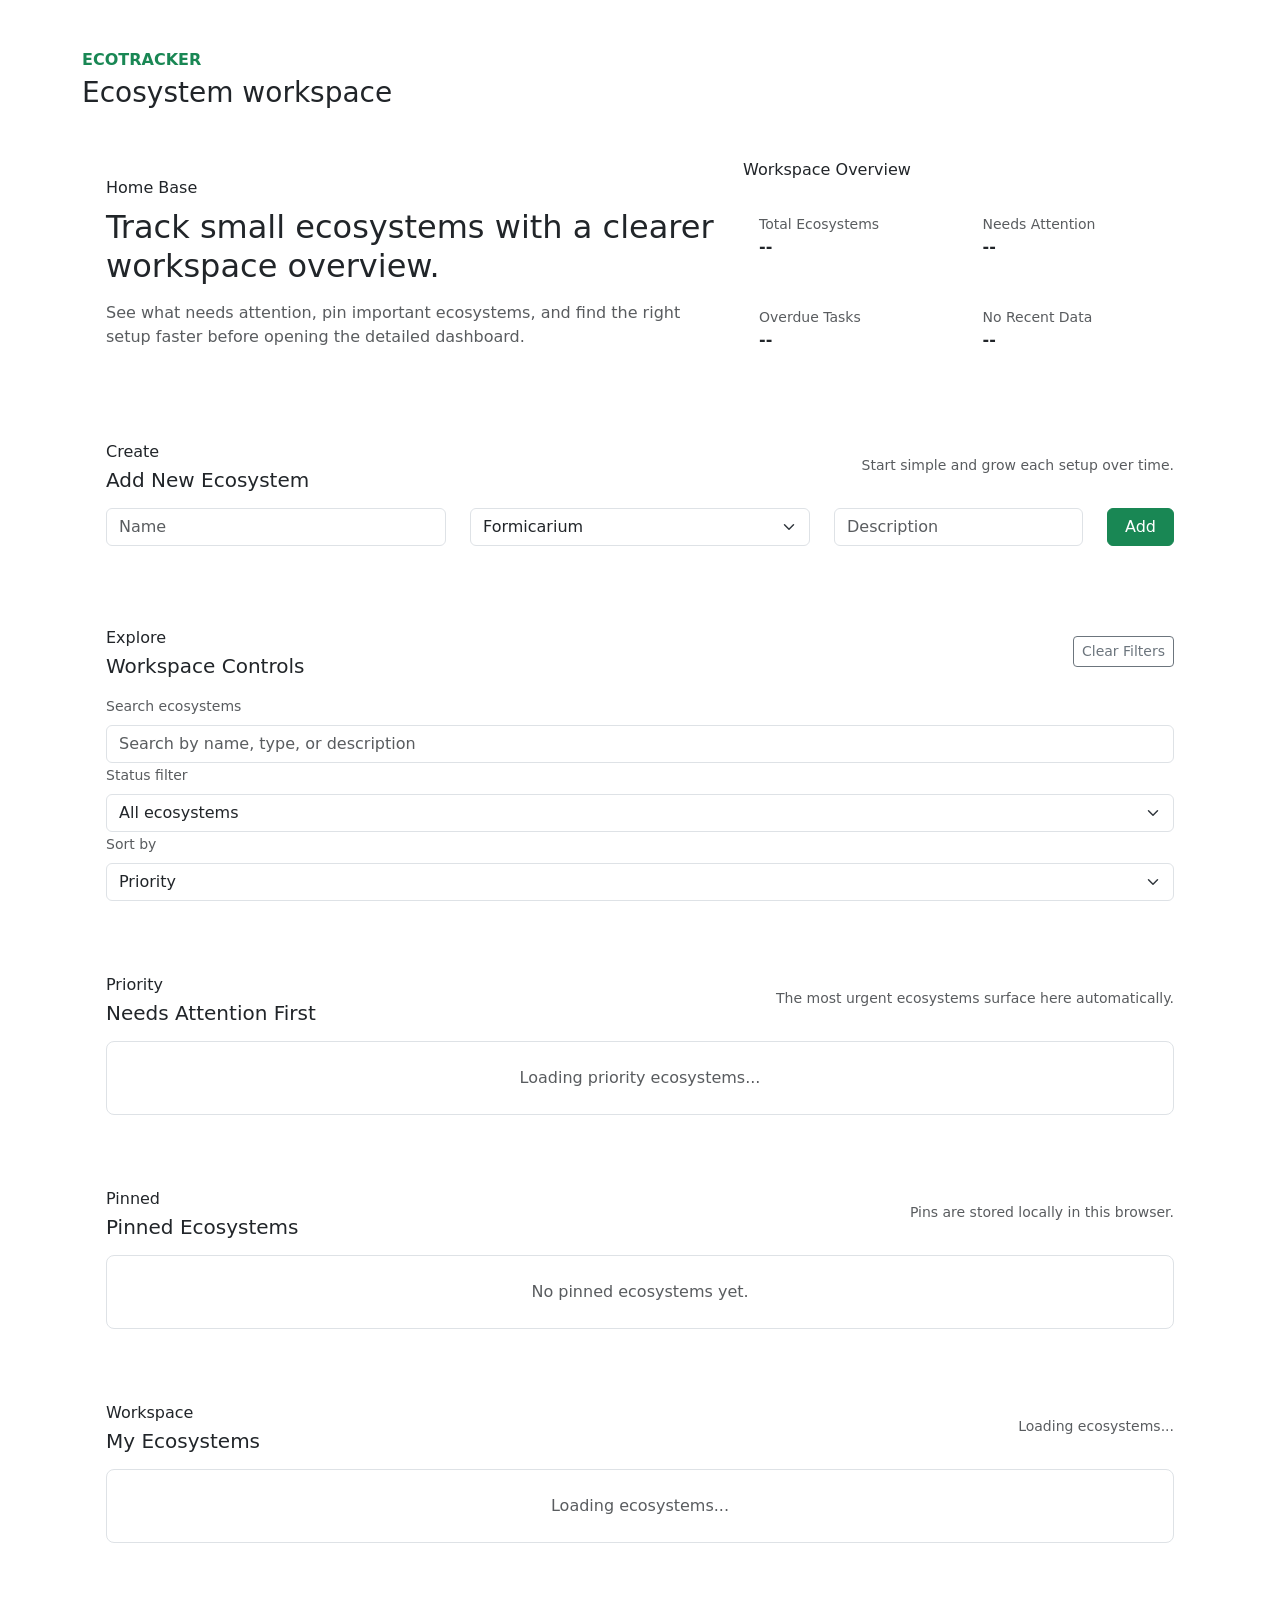
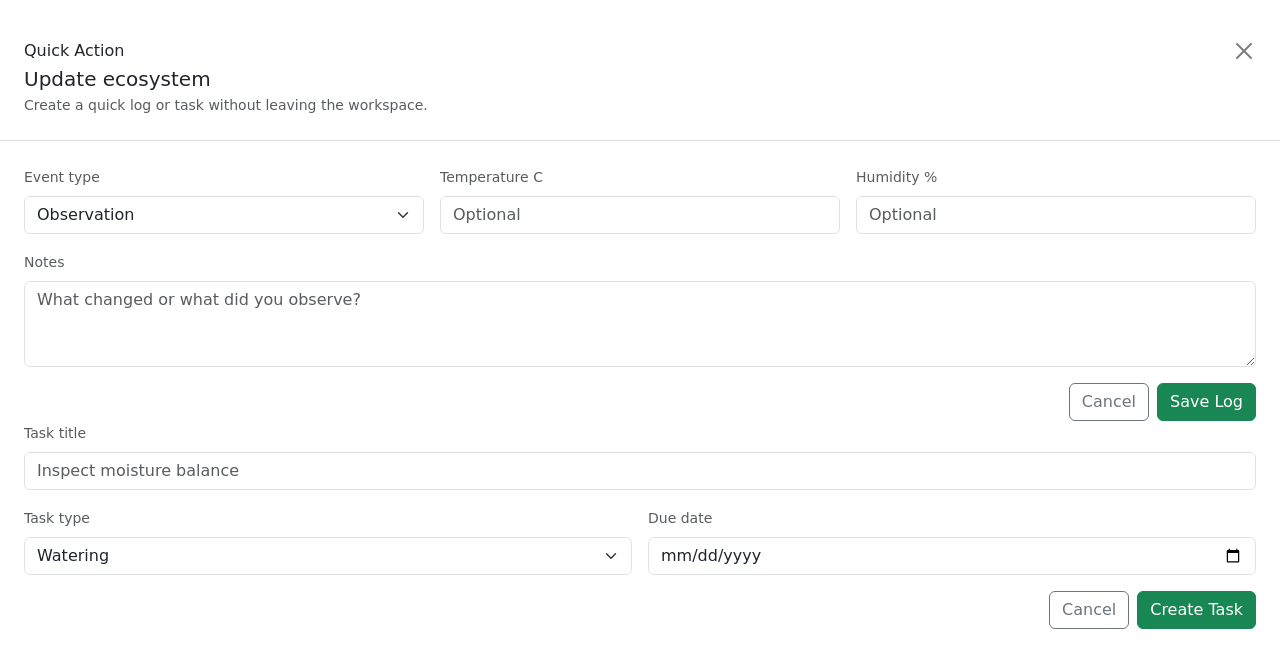
==== commit 38f425be: "refactor frontend static pages into modular css and js assets" ====
--- a/application/application/src/main/resources/static/index.html
+++ b/application/application/src/main/resources/static/index.html
@@ -6,47 +6,7 @@
     <title>EcoTracker | Home</title>
     <link rel="icon" href="/favicon.svg" type="image/svg+xml">
     <link href="https://cdn.jsdelivr.net/npm/bootstrap@5.3.0/dist/css/bootstrap.min.css" rel="stylesheet">
-    <style>
-        body { background: #f3f7f4; }
-        body.modal-open { overflow: hidden; }
-        .shell { max-width: 1200px; }
-        .panel, .eco-card { border: 1px solid #d7e2da; border-radius: 1rem; background: #fff; box-shadow: 0 12px 30px rgba(34, 68, 48, 0.06); }
-        .hero { background: linear-gradient(135deg, #f7fcf8, #edf6f0); }
-        .metric { border: 1px solid #d7e2da; border-radius: .9rem; background: #f9fcfa; }
-        .metric-value { font-size: 1.9rem; line-height: 1; }
-        .section-label { font-size: .78rem; text-transform: uppercase; letter-spacing: .08em; color: #3f6c51; font-weight: 700; }
-        .toolbar-grid { display: grid; grid-template-columns: 2fr 1fr 1fr; gap: 1rem; }
-        .status-pill { display: inline-flex; border-radius: 999px; padding: .25rem .65rem; font-size: .72rem; font-weight: 700; }
-        .status-stable { background: #e5f5eb; color: #236344; }
-        .status-warning { background: #fff3d7; color: #8a6116; }
-        .status-neutral { background: #edf2ef; color: #53615c; }
-        .eco-card.pinned { border-color: #cadba1; background: #f7fbef; }
-        .mini-metrics { display: grid; grid-template-columns: repeat(2, minmax(0, 1fr)); gap: .75rem; }
-        .mini-metric { border: 1px solid #d7e2da; border-radius: .8rem; padding: .7rem .8rem; background: #f8fbf9; }
-        .mini-label { color: #65716c; font-size: .78rem; }
-        .mini-value { font-weight: 700; color: #264c37; }
-        .freshness-note { font-size: .82rem; }
-        .freshness-fresh { color: #236344; }
-        .freshness-stale { color: #8a6116; }
-        .freshness-empty { color: #65716c; }
-        .overlay { position: fixed; inset: 0; background: rgba(22, 39, 28, 0.45); display: none; align-items: center; justify-content: center; padding: 1rem; z-index: 1050; }
-        .overlay.show { display: flex; }
-        .dialog-card { width: min(100%, 560px); border: 1px solid #d7e2da; border-radius: 1rem; background: #fff; box-shadow: 0 18px 45px rgba(18, 38, 27, 0.18); }
-        .dialog-section { display: none; }
-        .dialog-section.show { display: block; }
-        .toast-stack { position: fixed; top: 1rem; right: 1rem; z-index: 1090; display: flex; flex-direction: column; gap: .75rem; width: min(24rem, calc(100vw - 2rem)); pointer-events: none; }
-        .toast-card { pointer-events: auto; border: 1px solid #d7e2da; border-radius: 1rem; background: rgba(255,255,255,.97); box-shadow: 0 16px 36px rgba(18, 38, 27, 0.14); overflow: hidden; }
-        .toast-bar { height: .35rem; }
-        .toast-success { border-color: #bfdfcb; }
-        .toast-success .toast-bar { background: #2f8b60; }
-        .toast-danger { border-color: #efb9bf; }
-        .toast-danger .toast-bar { background: #c95a6b; }
-        .toast-info { border-color: #c7d7e9; }
-        .toast-info .toast-bar { background: #537da4; }
-        .toast-warning { border-color: #efd79a; }
-        .toast-warning .toast-bar { background: #d09a2f; }
-        @media (max-width: 991.98px) { .toolbar-grid { grid-template-columns: 1fr; } }
-    </style>
+    <link href="/css/home.css" rel="stylesheet">
 </head>
 <body>
 <div class="container shell py-5">
@@ -91,7 +51,7 @@
             </div>
             <div class="text-muted small">Start simple and grow each setup over time.</div>
         </div>
-        <form id="create-eco-form" onsubmit="submitEcosystem(event)">
+        <form id="create-eco-form">
             <div class="row">
                 <div class="col-md-4 mb-2"><input type="text" class="form-control" id="eco-name" placeholder="Name" required></div>
                 <div class="col-md-4 mb-2">
@@ -114,16 +74,16 @@
                 <p class="section-label mb-1">Explore</p>
                 <h3 class="h5 mb-0">Workspace Controls</h3>
             </div>
-            <button type="button" class="btn btn-outline-secondary btn-sm" onclick="clearWorkspaceControls()">Clear Filters</button>
+            <button id="clear-workspace-controls" type="button" class="btn btn-outline-secondary btn-sm">Clear Filters</button>
         </div>
         <div class="toolbar-grid">
             <div>
                 <label class="form-label small text-muted" for="search-input">Search ecosystems</label>
-                <input id="search-input" type="search" class="form-control" placeholder="Search by name, type, or description" oninput="scheduleWorkspaceReload()">
+                <input id="search-input" type="search" class="form-control" placeholder="Search by name, type, or description">
             </div>
             <div>
                 <label class="form-label small text-muted" for="status-filter">Status filter</label>
-                <select id="status-filter" class="form-select" onchange="loadWorkspace()">
+                <select id="status-filter" class="form-select">
                     <option value="ALL">All ecosystems</option>
                     <option value="NEEDS_ATTENTION">Needs Attention</option>
                     <option value="STABLE">Stable</option>
@@ -133,7 +93,7 @@
             </div>
             <div>
                 <label class="form-label small text-muted" for="sort-select">Sort by</label>
-                <select id="sort-select" class="form-select" onchange="loadWorkspace()">
+                <select id="sort-select" class="form-select">
                     <option value="PRIORITY">Priority</option>
                     <option value="LAST_ACTIVITY">Last Activity</option>
                     <option value="NAME">Name</option>
@@ -181,14 +141,14 @@
             <div class="col-12"><div class="border rounded-3 p-4 text-center text-muted">Loading ecosystems...</div></div>
         </div>
         <div id="workspace-pagination" class="d-flex justify-content-center mt-4 d-none">
-            <button id="load-more-button" type="button" class="btn btn-outline-success" onclick="loadMoreWorkspaceCards()">Load More</button>
+            <button id="load-more-button" type="button" class="btn btn-outline-success">Load More</button>
         </div>
     </section>
 </div>
 
 <div id="toast-stack" class="toast-stack" aria-live="polite" aria-atomic="true"></div>
 
-<div id="quick-action-overlay" class="overlay" onclick="handleOverlayClick(event)">
+<div id="quick-action-overlay" class="overlay">
     <div class="dialog-card" role="dialog" aria-modal="true" aria-labelledby="quick-action-title">
         <div class="p-4 border-bottom">
             <div class="d-flex justify-content-between align-items-start gap-3">
@@ -197,13 +157,13 @@
                     <h3 id="quick-action-title" class="h5 mb-1">Update ecosystem</h3>
                     <div id="quick-action-subtitle" class="text-muted small">Create a quick log or task without leaving the workspace.</div>
                 </div>
-                <button type="button" class="btn-close" aria-label="Close" onclick="closeQuickActionModal()"></button>
+                <button id="close-quick-action-button" type="button" class="btn-close" aria-label="Close"></button>
             </div>
         </div>
         <div class="p-4">
             <div id="quick-action-error" class="alert alert-danger d-none py-2" role="alert"></div>
 
-            <form id="quick-log-form" class="dialog-section" onsubmit="submitQuickLog(event)">
+            <form id="quick-log-form" class="dialog-section">
                 <div class="row g-3">
                     <div class="col-md-4">
                         <label class="form-label small text-muted" for="quick-log-event">Event type</label>
@@ -226,13 +186,13 @@
                         <textarea id="quick-log-notes" class="form-control" rows="3" placeholder="What changed or what did you observe?"></textarea>
                     </div>
                     <div class="col-12 d-flex justify-content-end gap-2">
-                        <button type="button" class="btn btn-outline-secondary" onclick="closeQuickActionModal()">Cancel</button>
+                        <button type="button" class="btn btn-outline-secondary" data-action="close-quick-action">Cancel</button>
                         <button type="submit" class="btn btn-success">Save Log</button>
                     </div>
                 </div>
             </form>
 
-            <form id="quick-task-form" class="dialog-section" onsubmit="submitQuickTask(event)">
+            <form id="quick-task-form" class="dialog-section">
                 <div class="row g-3">
                     <div class="col-12">
                         <label class="form-label small text-muted" for="quick-task-title">Task title</label>
@@ -252,7 +212,7 @@
                         <input id="quick-task-due-date" type="date" class="form-control">
                     </div>
                     <div class="col-12 d-flex justify-content-end gap-2">
-                        <button type="button" class="btn btn-outline-secondary" onclick="closeQuickActionModal()">Cancel</button>
+                        <button type="button" class="btn btn-outline-secondary" data-action="close-quick-action">Cancel</button>
                         <button type="submit" class="btn btn-success">Create Task</button>
                     </div>
                 </div>
@@ -261,640 +221,8 @@
     </div>
 </div>
 
-<script>
-    const PIN_STORAGE_KEY = 'ecoTracker.pinnedEcosystems';
-    let ecosystemCards = [];
-    let toastCounter = 0;
-    let workspaceReloadTimer = null;
-    let currentWorkspacePage = 0;
-    let totalWorkspaceCards = 0;
-    let workspaceHasNext = false;
-    const workspacePageSize = 9;
-    let quickActionState = {
-        ecosystemId: null,
-        ecosystemName: '',
-        mode: null
-    };
-
-    window.onload = async () => {
-        await loadAuthStatus();
-        await loadWorkspace();
-    };
-
-    async function loadAuthStatus() {
-        try {
-            const response = await fetch('/api/v1/auth/status');
-            if (!response.ok) return;
-            const status = await response.json();
-            if (!status.enabled || !status.authenticated) return;
-            const controls = document.getElementById('auth-controls');
-            controls.classList.remove('d-none');
-            controls.classList.add('d-flex');
-            document.getElementById('auth-user').textContent = `Signed in as ${status.displayName || status.username}`;
-        } catch (error) {
-            console.error(error);
-        }
-    }
-
-    async function loadWorkspace() {
-        setLoadingState();
-        currentWorkspacePage = 0;
-
-        try {
-            const cardsParams = buildWorkspaceQueryParams({ page: 0, size: workspacePageSize });
-            const overviewParams = buildWorkspaceQueryParams();
-            const [cardsResponse, overviewResponse] = await Promise.all([
-                fetch(`/api/v1/ecosystems/cards${cardsParams}`),
-                fetch(`/api/v1/ecosystems/overview${overviewParams}`)
-            ]);
-            if (!cardsResponse.ok || !overviewResponse.ok) throw new Error('Failed to load ecosystems.');
-
-            const cardPage = await cardsResponse.json();
-            const overview = await overviewResponse.json();
-            clearToasts();
-            totalWorkspaceCards = cardPage.totalElements ?? 0;
-            workspaceHasNext = Boolean(cardPage.hasNext);
-
-            if ((cardPage.items || []).length === 0) {
-                ecosystemCards = [];
-                renderOverview(overview);
-                renderPriority([]);
-                renderPinned([]);
-                renderEcosystems([], totalWorkspaceCards);
-                renderWorkspacePagination();
-                return;
-            }
-
-            ecosystemCards = (cardPage.items || []).map((ecosystem) => ({
-                ...ecosystem,
-                summaryStatus: ecosystem.status || 'NO_RECENT_DATA',
-                lastRecordedAt: ecosystem.lastRecordedAt || null,
-                logsLast7Days: ecosystem.logsLast7Days ?? 0,
-                openTasks: ecosystem.openTasks ?? 0,
-                overdueTasks: ecosystem.overdueTasks ?? 0
-            }));
-
-            renderOverview(overview);
-            renderPriority(ecosystemCards.filter((card) => card.summaryStatus === 'NEEDS_ATTENTION' || card.overdueTasks > 0).slice(0, 4));
-            renderPinned(ecosystemCards.filter((card) => isPinned(card.id)));
-            renderEcosystems(ecosystemCards, totalWorkspaceCards);
-            renderWorkspacePagination();
-        } catch (error) {
-            ecosystemCards = [];
-            totalWorkspaceCards = 0;
-            workspaceHasNext = false;
-            renderOverview([]);
-            renderPriority([]);
-            renderPinned([]);
-            renderWorkspaceError(error.message || 'Something went wrong while loading ecosystems.');
-            renderWorkspacePagination();
-            showToast(error.message || 'Something went wrong while loading ecosystems.', 'danger');
-        }
-    }
-
-    async function loadMoreWorkspaceCards() {
-        if (!workspaceHasNext) {
-            return;
-        }
-
-        const nextPage = currentWorkspacePage + 1;
-        const button = document.getElementById('load-more-button');
-        button.disabled = true;
-        button.textContent = 'Loading...';
-
-        try {
-            const params = buildWorkspaceQueryParams({ page: nextPage, size: workspacePageSize });
-            const response = await fetch(`/api/v1/ecosystems/cards${params}`);
-            if (!response.ok) {
-                throw new Error('Failed to load more ecosystems.');
-            }
-
-            const cardPage = await response.json();
-            const nextCards = (cardPage.items || []).map((ecosystem) => ({
-                ...ecosystem,
-                summaryStatus: ecosystem.status || 'NO_RECENT_DATA',
-                lastRecordedAt: ecosystem.lastRecordedAt || null,
-                logsLast7Days: ecosystem.logsLast7Days ?? 0,
-                openTasks: ecosystem.openTasks ?? 0,
-                overdueTasks: ecosystem.overdueTasks ?? 0
-            }));
-
-            currentWorkspacePage = cardPage.page ?? nextPage;
-            totalWorkspaceCards = cardPage.totalElements ?? totalWorkspaceCards;
-            workspaceHasNext = Boolean(cardPage.hasNext);
-            ecosystemCards = [...ecosystemCards, ...nextCards];
-
-            renderPriority(ecosystemCards.filter((card) => card.summaryStatus === 'NEEDS_ATTENTION' || card.overdueTasks > 0).slice(0, 4));
-            renderPinned(ecosystemCards.filter((card) => isPinned(card.id)));
-            renderEcosystems(ecosystemCards, totalWorkspaceCards);
-            renderWorkspacePagination();
-        } catch (error) {
-            showToast(error.message || 'Failed to load more ecosystems.', 'danger');
-            renderWorkspacePagination();
-        }
-    }
-
-    function buildWorkspaceQueryParams(options = {}) {
-        const params = new URLSearchParams();
-        const search = document.getElementById('search-input').value.trim();
-        const status = document.getElementById('status-filter').value;
-        const sort = document.getElementById('sort-select').value;
-
-        if (search) {
-            params.set('search', search);
-        }
-
-        if (status && status !== 'ALL') {
-            params.set('status', status);
-        }
-
-        if (sort) {
-            params.set('sort', sort);
-        }
-
-        if (options.page !== undefined) {
-            params.set('page', String(options.page));
-        }
-
-        if (options.size !== undefined) {
-            params.set('size', String(options.size));
-        }
-
-        const query = params.toString();
-        return query ? `?${query}` : '';
-    }
-
-    function scheduleWorkspaceReload() {
-        window.clearTimeout(workspaceReloadTimer);
-        workspaceReloadTimer = window.setTimeout(() => {
-            loadWorkspace();
-        }, 220);
-    }
-
-    function renderOverview(overview) {
-        const safeOverview = overview || {
-            totalEcosystems: 0,
-            needsAttention: 0,
-            stable: 0,
-            noRecentData: 0,
-            openTasks: 0,
-            overdueTasks: 0
-        };
-        document.getElementById('overview-metrics').innerHTML = [
-            metricCard('Total Ecosystems', safeOverview.totalEcosystems),
-            metricCard('Needs Attention', safeOverview.needsAttention),
-            metricCard('Overdue Tasks', safeOverview.overdueTasks),
-            metricCard('No Recent Data', safeOverview.noRecentData)
-        ].join('');
-    }
-
-    function metricCard(label, value) {
-        return `<div class="col-6"><div class="metric p-3"><div class="text-muted small">${escapeHtml(label)}</div><div class="metric-value fw-semibold">${escapeHtml(String(value))}</div></div></div>`;
-    }
-
-    function renderPriority(cards) {
-        const container = document.getElementById('priority-container');
-        if (cards.length === 0) {
-            container.innerHTML = '<div class="col-12"><div class="border rounded-3 p-4 text-center text-muted">Nothing urgent right now. Your workspace looks calm.</div></div>';
-            return;
-        }
-        container.innerHTML = cards.map((card) => renderCard(card, true)).join('');
-    }
-
-    function renderPinned(cards) {
-        const container = document.getElementById('pinned-container');
-        if (cards.length === 0) {
-            container.innerHTML = '<div class="col-12"><div class="border rounded-3 p-4 text-center text-muted">No pinned ecosystems yet.</div></div>';
-            return;
-        }
-        container.innerHTML = cards.map((card) => renderCard(card, false)).join('');
-    }
-
-    function renderEcosystems(cards, totalElements) {
-        const container = document.getElementById('ecosystems-container');
-        const results = document.getElementById('workspace-results');
-        const orderedCards = orderCardsForDisplay(cards);
-        const safeTotal = Number.isFinite(totalElements) ? totalElements : cards.length;
-
-        if (safeTotal === 0 && !hasActiveWorkspaceFilters()) {
-            container.innerHTML = '<div class="col-12"><div class="border rounded-3 p-4 text-center"><h6 class="mb-2">No ecosystems yet</h6><p class="text-muted mb-0">Create your first ecosystem above to start tracking observations.</p></div></div>';
-            results.textContent = '0 ecosystems';
-            return;
-        }
-
-        if (cards.length === 0) {
-            container.innerHTML = '<div class="col-12"><div class="border rounded-3 p-4 text-center"><h6 class="mb-2">No ecosystems match these filters</h6><p class="text-muted mb-0">Try a different search or clear the current filters.</p></div></div>';
-            results.textContent = '0 matching ecosystems';
-            return;
-        }
-
-        container.innerHTML = orderedCards.map((card) => renderCard(card, false)).join('');
-        results.textContent = orderedCards.length >= safeTotal
-            ? `${safeTotal} ecosystem${safeTotal === 1 ? '' : 's'} visible`
-            : `Showing ${orderedCards.length} of ${safeTotal} ecosystems`;
-    }
-
-    function renderWorkspacePagination() {
-        const pagination = document.getElementById('workspace-pagination');
-        const button = document.getElementById('load-more-button');
-
-        if (!workspaceHasNext || ecosystemCards.length === 0) {
-            pagination.classList.add('d-none');
-            button.disabled = false;
-            button.textContent = 'Load More';
-            return;
-        }
-
-        pagination.classList.remove('d-none');
-        button.disabled = false;
-        button.textContent = `Load More (${ecosystemCards.length}/${totalWorkspaceCards})`;
-    }
-
-    function hasActiveWorkspaceFilters() {
-        return Boolean(document.getElementById('search-input').value.trim())
-            || document.getElementById('status-filter').value !== 'ALL'
-            || document.getElementById('sort-select').value !== 'PRIORITY';
-    }
-
-    function renderCard(card, compact) {
-        return `
-            <div class="${compact ? 'col-lg-6' : 'col-md-6 col-xl-4'}">
-                <div class="eco-card p-3 p-lg-4 ${isPinned(card.id) ? 'pinned' : ''}">
-                    <div class="d-flex justify-content-between align-items-start gap-3 mb-3">
-                        <div>
-                            <div class="d-flex align-items-center gap-2 flex-wrap mb-2">
-                                ${statusBadge(card.summaryStatus)}
-                                ${isPinned(card.id) ? '<span class="badge text-bg-light border">Pinned</span>' : ''}
-                            </div>
-                            <h4 class="h5 mb-1">${escapeHtml(card.name)}</h4>
-                            <div class="text-muted small">${escapeHtml(typeLabel(card.type))}</div>
-                        </div>
-                        <button type="button" class="btn btn-sm ${isPinned(card.id) ? 'btn-success' : 'btn-outline-secondary'}" onclick="togglePin('${card.id}')">${isPinned(card.id) ? 'Unpin' : 'Pin'}</button>
-                    </div>
-                    <p class="text-muted small mb-3">${escapeHtml(card.description || 'No description provided yet.')}</p>
-                    <div class="freshness-note mb-3 ${freshnessClass(card.lastRecordedAt)}">${escapeHtml(freshnessLabel(card.lastRecordedAt))}</div>
-                    <div class="mini-metrics mb-3">
-                        <div class="mini-metric"><div class="mini-label">Last activity</div><div class="mini-value">${escapeHtml(formatDate(card.lastRecordedAt))}</div></div>
-                        <div class="mini-metric"><div class="mini-label">Logs last 7 days</div><div class="mini-value">${escapeHtml(String(card.logsLast7Days))}</div></div>
-                        <div class="mini-metric"><div class="mini-label">Open tasks</div><div class="mini-value">${escapeHtml(String(card.openTasks))}</div></div>
-                        <div class="mini-metric"><div class="mini-label">Overdue tasks</div><div class="mini-value">${escapeHtml(String(card.overdueTasks))}</div></div>
-                    </div>
-                    <div class="d-flex gap-2 flex-wrap">
-                        <a href="ecosystem.html?id=${card.id}" class="btn btn-outline-success flex-grow-1">Open Dashboard</a>
-                        <button type="button" class="btn btn-outline-secondary" onclick="openQuickActionModal('${card.id}', 'log')">Quick Log</button>
-                        <button type="button" class="btn btn-outline-secondary" onclick="openQuickActionModal('${card.id}', 'task')">Quick Task</button>
-                    </div>
-                </div>
-            </div>
-        `;
-    }
-
-    function orderCardsForDisplay(cards) {
-        return [...cards].sort((left, right) => Number(isPinned(right.id)) - Number(isPinned(left.id)));
-    }
-
-    function statusBadge(status) {
-        if (status === 'STABLE') return '<span class="status-pill status-stable">Stable</span>';
-        if (status === 'NEEDS_ATTENTION') return '<span class="status-pill status-warning">Needs Attention</span>';
-        return '<span class="status-pill status-neutral">No Recent Data</span>';
-    }
-
-    function typeLabel(type) {
-        const labels = {
-            FORMICARIUM: 'Formicarium',
-            FLORARIUM: 'Florarium',
-            INDOOR_PLANTS: 'Indoor Plants',
-            DIY_INCUBATOR: 'DIY Incubator'
-        };
-        return labels[type] || type;
-    }
-
-    function formatDate(value) {
-        if (!value) return 'No logs yet';
-        return new Date(value).toLocaleString([], { year: 'numeric', month: 'short', day: 'numeric', hour: '2-digit', minute: '2-digit' });
-    }
-
-    function openQuickActionModal(ecosystemId, mode) {
-        const ecosystem = ecosystemCards.find((card) => card.id === ecosystemId);
-        if (!ecosystem) {
-            showToast('Could not find the selected ecosystem.', 'danger');
-            return;
-        }
-
-        quickActionState = {
-            ecosystemId,
-            ecosystemName: ecosystem.name,
-            mode
-        };
-
-        clearQuickActionError();
-        document.getElementById('quick-log-form').reset();
-        document.getElementById('quick-task-form').reset();
-        document.getElementById('quick-action-title').textContent = mode === 'log' ? 'Add quick log' : 'Create quick task';
-        document.getElementById('quick-action-subtitle').textContent = `${ecosystem.name}: ${mode === 'log' ? 'capture a fresh observation' : 'add a maintenance task'} without leaving the workspace.`;
-        document.getElementById('quick-log-form').classList.toggle('show', mode === 'log');
-        document.getElementById('quick-task-form').classList.toggle('show', mode === 'task');
-        document.getElementById('quick-action-overlay').classList.add('show');
-        document.body.classList.add('modal-open');
-    }
-
-    function closeQuickActionModal() {
-        document.getElementById('quick-action-overlay').classList.remove('show');
-        document.body.classList.remove('modal-open');
-        clearQuickActionError();
-        quickActionState = {
-            ecosystemId: null,
-            ecosystemName: '',
-            mode: null
-        };
-    }
-
-    function handleOverlayClick(event) {
-        if (event.target.id === 'quick-action-overlay') {
-            closeQuickActionModal();
-        }
-    }
-
-    async function submitQuickLog(event) {
-        event.preventDefault();
-        if (!quickActionState.ecosystemId) return;
-
-        const submitButton = event.submitter;
-        submitButton.disabled = true;
-        clearQuickActionError();
-        const ecosystemName = quickActionState.ecosystemName;
-
-        const payload = {
-            eventType: document.getElementById('quick-log-event').value,
-            temperatureC: parseNullableNumber(document.getElementById('quick-log-temp').value),
-            humidityPercent: parseNullableInteger(document.getElementById('quick-log-humidity').value),
-            notes: document.getElementById('quick-log-notes').value.trim() || null
-        };
-
-        try {
-            const response = await fetch(`/api/v1/ecosystems/${quickActionState.ecosystemId}/logs`, {
-                method: 'POST',
-                headers: { 'Content-Type': 'application/json' },
-                body: JSON.stringify(payload)
-            });
-
-            if (!response.ok) {
-                const error = await response.json().catch(() => null);
-                throw new Error(resolveApiErrorMessage(error, 'Failed to create quick log.'));
-            }
-
-            closeQuickActionModal();
-            showToast(`Quick log saved for ${ecosystemName}.`, 'success');
-            await loadWorkspace();
-        } catch (error) {
-            showQuickActionError(error.message || 'Failed to create quick log.');
-        } finally {
-            submitButton.disabled = false;
-        }
-    }
-
-    async function submitQuickTask(event) {
-        event.preventDefault();
-        if (!quickActionState.ecosystemId) return;
-
-        const submitButton = event.submitter;
-        submitButton.disabled = true;
-        clearQuickActionError();
-        const ecosystemName = quickActionState.ecosystemName;
-
-        const title = document.getElementById('quick-task-title').value.trim();
-        if (!title) {
-            showQuickActionError('Task title is required.');
-            submitButton.disabled = false;
-            return;
-        }
-
-        const payload = {
-            title,
-            taskType: document.getElementById('quick-task-type').value,
-            dueDate: document.getElementById('quick-task-due-date').value || null
-        };
-
-        try {
-            const response = await fetch(`/api/v1/ecosystems/${quickActionState.ecosystemId}/tasks`, {
-                method: 'POST',
-                headers: { 'Content-Type': 'application/json' },
-                body: JSON.stringify(payload)
-            });
-
-            if (!response.ok) {
-                const error = await response.json().catch(() => null);
-                throw new Error(resolveApiErrorMessage(error, 'Failed to create quick task.'));
-            }
-
-            closeQuickActionModal();
-            showToast(`Quick task created for ${ecosystemName}.`, 'success');
-            await loadWorkspace();
-        } catch (error) {
-            showQuickActionError(error.message || 'Failed to create quick task.');
-        } finally {
-            submitButton.disabled = false;
-        }
-    }
-
-    function showQuickActionError(message) {
-        const error = document.getElementById('quick-action-error');
-        error.textContent = message;
-        error.classList.remove('d-none');
-    }
-
-    function clearQuickActionError() {
-        const error = document.getElementById('quick-action-error');
-        error.textContent = '';
-        error.classList.add('d-none');
-    }
-
-    function togglePin(ecosystemId) {
-        const ids = getPinnedIds();
-        if (ids.includes(ecosystemId)) {
-            savePinnedIds(ids.filter((id) => id !== ecosystemId));
-        } else {
-            ids.push(ecosystemId);
-            savePinnedIds(ids);
-        }
-        renderPinned(ecosystemCards.filter((card) => isPinned(card.id)));
-        renderPriority(ecosystemCards.filter((card) => card.summaryStatus === 'NEEDS_ATTENTION' || card.overdueTasks > 0).slice(0, 4));
-        renderEcosystems(ecosystemCards);
-    }
-
-    function clearWorkspaceControls() {
-        document.getElementById('search-input').value = '';
-        document.getElementById('status-filter').value = 'ALL';
-        document.getElementById('sort-select').value = 'PRIORITY';
-        loadWorkspace();
-    }
-
-    function getPinnedIds() {
-        try {
-            const value = localStorage.getItem(PIN_STORAGE_KEY);
-            const parsed = value ? JSON.parse(value) : [];
-            return Array.isArray(parsed) ? parsed : [];
-        } catch (error) {
-            console.error(error);
-            return [];
-        }
-    }
-
-    function savePinnedIds(ids) {
-        localStorage.setItem(PIN_STORAGE_KEY, JSON.stringify(ids));
-    }
-
-    function isPinned(ecosystemId) {
-        return getPinnedIds().includes(ecosystemId);
-    }
-
-    function setLoadingState() {
-        document.getElementById('workspace-results').textContent = 'Loading ecosystems...';
-        document.getElementById('workspace-pagination').classList.add('d-none');
-        document.getElementById('ecosystems-container').innerHTML = '<div class="col-12"><div class="border rounded-3 p-4 text-center text-muted">Loading ecosystems...</div></div>';
-    }
-
-    function renderWorkspaceError(message) {
-        const block = `<div class="col-12"><div class="border rounded-3 p-4 text-center text-danger">${escapeHtml(message)}</div></div>`;
-        document.getElementById('priority-container').innerHTML = block;
-        document.getElementById('pinned-container').innerHTML = '<div class="col-12"><div class="border rounded-3 p-4 text-center text-muted">Pins will appear here after the workspace loads.</div></div>';
-        document.getElementById('ecosystems-container').innerHTML = '<div class="col-12"><div class="border rounded-3 p-4 text-center text-danger-emphasis bg-danger-subtle">Could not load ecosystems right now.</div></div>';
-        document.getElementById('workspace-results').textContent = 'Workspace unavailable';
-    }
-
-    async function submitEcosystem(event) {
-        event.preventDefault();
-        const submitButton = event.submitter;
-        const data = {
-            name: document.getElementById('eco-name').value,
-            type: document.getElementById('eco-type').value,
-            description: document.getElementById('eco-desc').value
-        };
-
-        submitButton.disabled = true;
-        try {
-            const response = await fetch('/api/v1/ecosystems', {
-                method: 'POST',
-                headers: { 'Content-Type': 'application/json' },
-                body: JSON.stringify(data)
-            });
-
-            if (!response.ok) {
-                const error = await response.json().catch(() => null);
-                throw new Error(error?.message || 'Failed to create ecosystem.');
-            }
-
-            document.getElementById('create-eco-form').reset();
-            showToast('Ecosystem created successfully.', 'success');
-            await loadWorkspace();
-        } catch (error) {
-            showToast(error.message || 'Failed to create ecosystem.', 'danger');
-        } finally {
-            submitButton.disabled = false;
-        }
-    }
-
-    function showToast(message, type) {
-        const variant = normalizeToastType(type);
-        const toastId = `toast-${++toastCounter}`;
-        const toast = document.createElement('div');
-        toast.id = toastId;
-        toast.className = `toast-card toast-${variant}`;
-        toast.innerHTML = `
-            <div class="toast-bar"></div>
-            <div class="p-3">
-                <div class="d-flex justify-content-between align-items-start gap-3">
-                    <div>
-                        <div class="fw-semibold">${escapeHtml(toastTitle(variant))}</div>
-                        <div class="small text-muted mt-1">${escapeHtml(message)}</div>
-                    </div>
-                    <button type="button" class="btn-close btn-close-sm" aria-label="Close" onclick="dismissToast('${toastId}')"></button>
-                </div>
-            </div>
-        `;
-
-        document.getElementById('toast-stack').appendChild(toast);
-
-        if (variant !== 'danger') {
-            window.setTimeout(() => dismissToast(toastId), 3200);
-        }
-    }
-
-    function dismissToast(toastId) {
-        const toast = document.getElementById(toastId);
-        if (toast) {
-            toast.remove();
-        }
-    }
-
-    function clearToasts() {
-        document.getElementById('toast-stack').innerHTML = '';
-    }
-
-    function normalizeToastType(type) {
-        if (type === 'success' || type === 'danger' || type === 'warning') return type;
-        return 'info';
-    }
-
-    function toastTitle(type) {
-        if (type === 'success') return 'Saved';
-        if (type === 'danger') return 'Something went wrong';
-        if (type === 'warning') return 'Heads up';
-        return 'Update';
-    }
-
-    function escapeHtml(value) {
-        return String(value)
-            .replaceAll('&', '&amp;')
-            .replaceAll('<', '&lt;')
-            .replaceAll('>', '&gt;')
-            .replaceAll('"', '&quot;')
-            .replaceAll("'", '&#39;');
-    }
-
-    function parseNullableNumber(value) {
-        const trimmed = value.trim();
-        return trimmed ? Number(trimmed) : null;
-    }
-
-    function parseNullableInteger(value) {
-        const trimmed = value.trim();
-        return trimmed ? Number.parseInt(trimmed, 10) : null;
-    }
-
-    function resolveApiErrorMessage(error, fallbackMessage) {
-        if (!error) return fallbackMessage;
-        if (error.validationErrors) {
-            const firstValidationMessage = Object.values(error.validationErrors)[0];
-            if (firstValidationMessage) return String(firstValidationMessage);
-        }
-        return error.message || fallbackMessage;
-    }
-
-    function freshnessLabel(lastRecordedAt) {
-        if (!lastRecordedAt) return 'No observations recorded yet';
-        const ageDays = daysSince(lastRecordedAt);
-        if (ageDays >= 7) return `Stale activity: last updated ${ageDays} day${ageDays === 1 ? '' : 's'} ago`;
-        return `Fresh activity: updated ${ageDays === 0 ? 'today' : `${ageDays} day${ageDays === 1 ? '' : 's'} ago`}`;
-    }
-
-    function freshnessClass(lastRecordedAt) {
-        if (!lastRecordedAt) return 'freshness-empty';
-        return daysSince(lastRecordedAt) >= 7 ? 'freshness-stale' : 'freshness-fresh';
-    }
-
-    function daysSince(value) {
-        const now = new Date();
-        const date = new Date(value);
-        const diffMs = now.getTime() - date.getTime();
-        return Math.max(0, Math.floor(diffMs / 86400000));
-    }
-
-    document.addEventListener('keydown', (event) => {
-        if (event.key === 'Escape' && quickActionState.mode) {
-            closeQuickActionModal();
-        }
-    });
-</script>
+<script src="/js/shared/utils.js"></script>
+<script src="/js/shared/api.js"></script>
+<script src="/js/home/index-page.js"></script>
 </body>
 </html>
